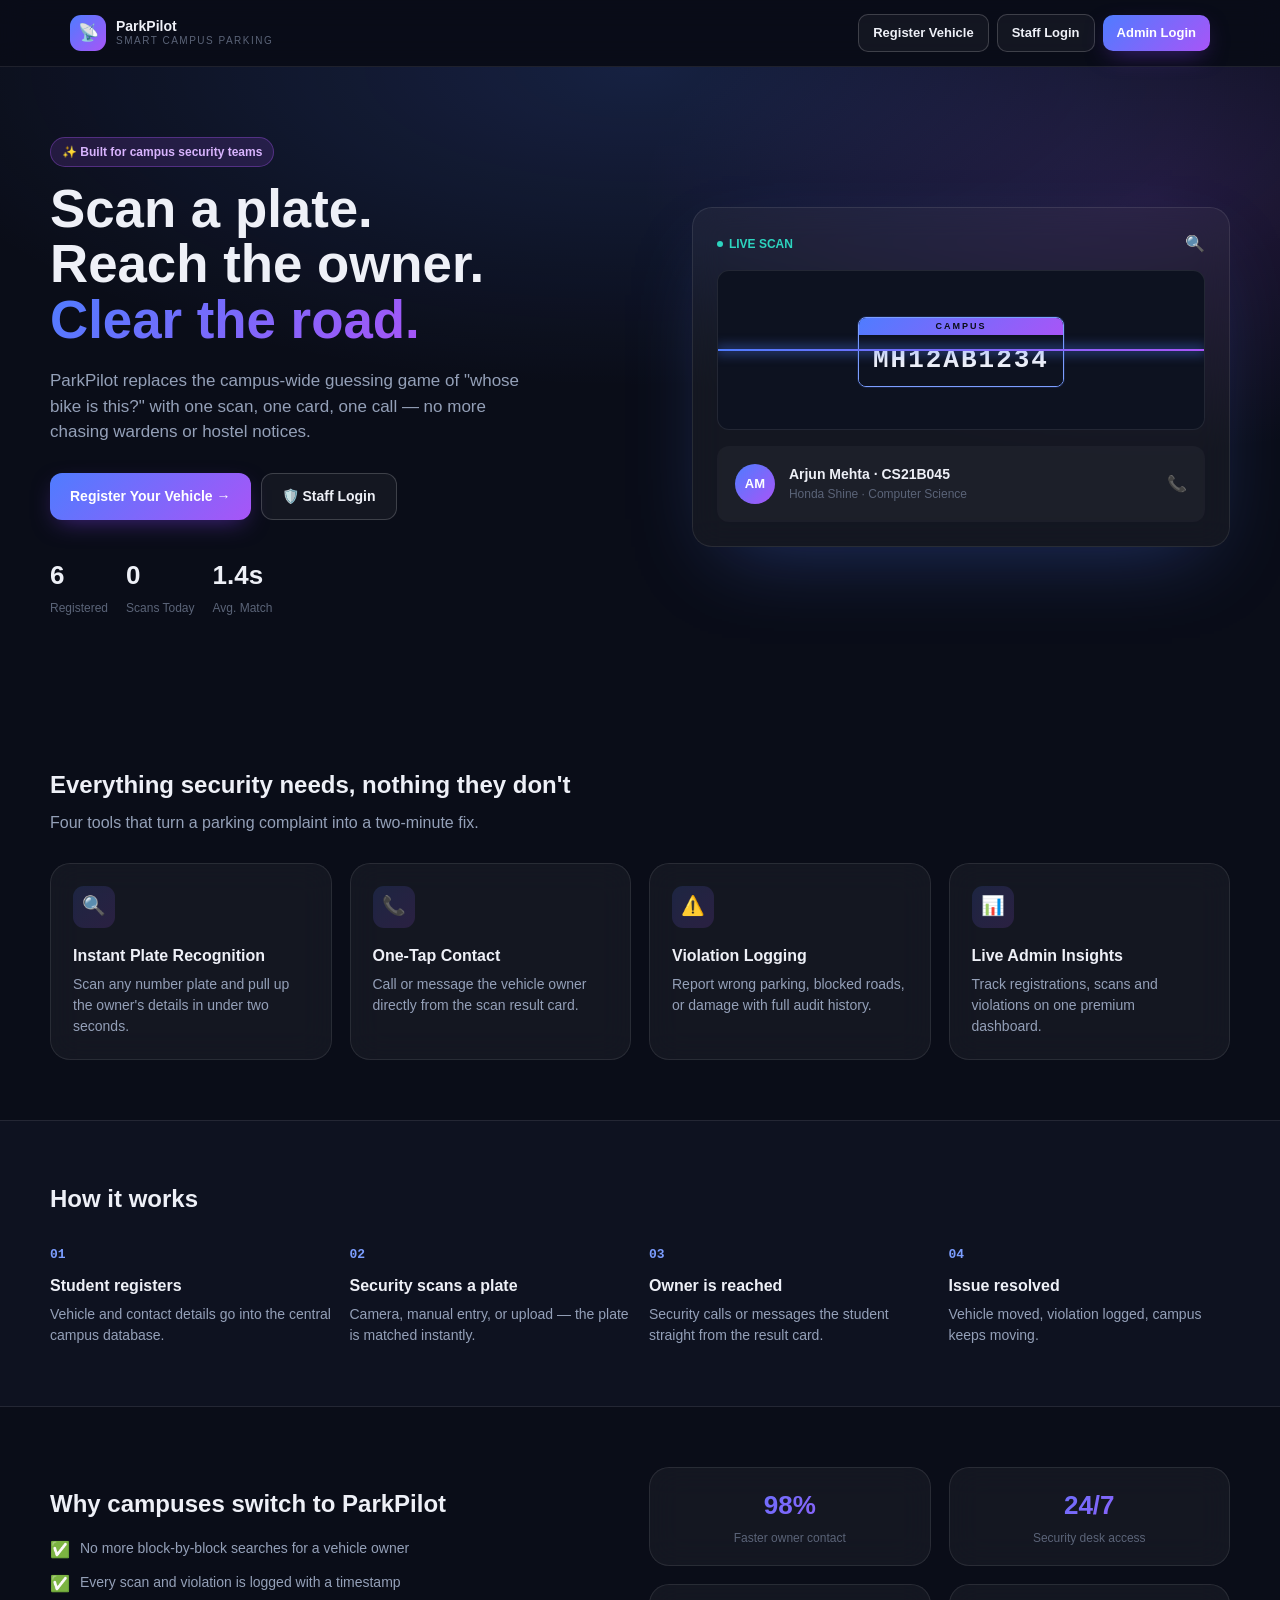
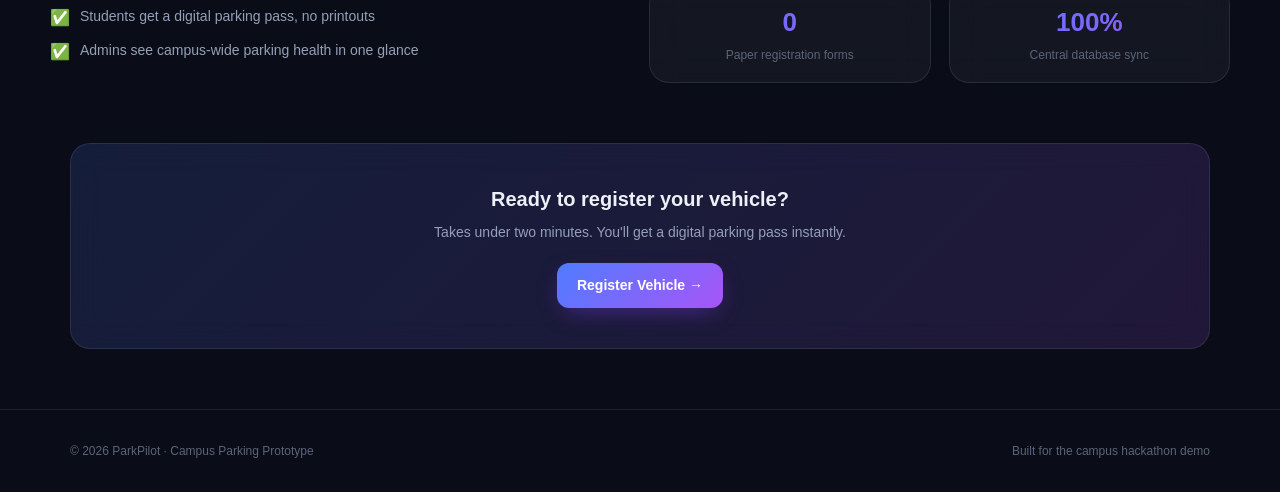
==== index.html @ fa5fb5cd "Initial Commit" ====
<!DOCTYPE html>
<html lang="en">
<head>
<meta charset="UTF-8" />
<meta name="viewport" content="width=device-width, initial-scale=1.0" />
<title>ParkPilot — Smart Student Parking Management System</title>
<link rel="stylesheet" href="css/styles.css" />
</head>
<body>
<div id="nav-root"></div>

<div class="hero-wrap">
  <div class="hero-glow"></div>
  <div class="container hero-grid">
    <div>
      <span class="badge badge-purple">✨ Built for campus security teams</span>
      <h1 class="hero-title mt-2">
        Scan a plate.<br />Reach the owner.<br />
        <span class="accent">Clear the road.</span>
      </h1>
      <p class="mt-3 text-muted" style="font-size:17px; max-width:480px;">
        ParkPilot replaces the campus-wide guessing game of "whose bike is this?" with one scan, one card, one call — no more chasing wardens or hostel notices.
      </p>
      <div class="flex gap-2 wrap mt-4">
        <a href="register.html" class="btn btn-primary">Register Your Vehicle →</a>
        <a href="staff-login.html" class="btn btn-ghost">🛡️ Staff Login</a>
      </div>
      <div class="flex gap-4 mt-5" style="max-width:380px;">
        <div><div class="stat-value" id="stat-vehicles">—</div><div class="stat-label">Registered</div></div>
        <div><div class="stat-value" id="stat-scans-today">—</div><div class="stat-label">Scans Today</div></div>
        <div><div class="stat-value">1.4s</div><div class="stat-label">Avg. Match</div></div>
      </div>
    </div>

    <div class="glass p-5" style="box-shadow:0 30px 80px -30px rgba(79,124,255,.35);">
      <div class="flex items-center justify-between mb-2">
        <span style="font-size:12px; font-weight:700; color:var(--teal); display:flex; align-items:center; gap:6px;">
          <span class="pulse-dot"></span> LIVE SCAN
        </span>
        <span>🔍</span>
      </div>
      <div class="scan-box">
        <div class="scan-line"></div>
        <div id="hero-plate"></div>
      </div>
      <div class="flex items-center gap-3 p-4" style="background:rgba(255,255,255,.03); border-radius:12px;">
        <div class="avatar" style="width:40px;height:40px;font-size:13px;">AM</div>
        <div style="flex:1;">
          <div style="font-size:14px; font-weight:700;">Arjun Mehta · CS21B045</div>
          <div class="text-faint" style="font-size:12px;">Honda Shine · Computer Science</div>
        </div>
        <span>📞</span>
      </div>
    </div>
  </div>
</div>

<div class="container section">
  <h2 style="font-size:24px;">Everything security needs, nothing they don't</h2>
  <p class="text-muted mt-1 mb-4">Four tools that turn a parking complaint into a two-minute fix.</p>
  <div class="grid grid-4">
    <div class="glass feature-card">
      <div class="feature-icon">🔍</div>
      <div style="font-weight:700; margin-bottom:6px;">Instant Plate Recognition</div>
      <div class="text-muted" style="font-size:14px;">Scan any number plate and pull up the owner's details in under two seconds.</div>
    </div>
    <div class="glass feature-card">
      <div class="feature-icon">📞</div>
      <div style="font-weight:700; margin-bottom:6px;">One-Tap Contact</div>
      <div class="text-muted" style="font-size:14px;">Call or message the vehicle owner directly from the scan result card.</div>
    </div>
    <div class="glass feature-card">
      <div class="feature-icon">⚠️</div>
      <div style="font-weight:700; margin-bottom:6px;">Violation Logging</div>
      <div class="text-muted" style="font-size:14px;">Report wrong parking, blocked roads, or damage with full audit history.</div>
    </div>
    <div class="glass feature-card">
      <div class="feature-icon">📊</div>
      <div style="font-weight:700; margin-bottom:6px;">Live Admin Insights</div>
      <div class="text-muted" style="font-size:14px;">Track registrations, scans and violations on one premium dashboard.</div>
    </div>
  </div>
</div>

<div class="section-alt">
  <div class="container section">
    <h2 style="font-size:24px; margin-bottom:28px;">How it works</h2>
    <div class="grid grid-4">
      <div><div class="step-num">01</div><div style="font-weight:700; margin-bottom:6px;">Student registers</div><div class="text-muted" style="font-size:14px;">Vehicle and contact details go into the central campus database.</div></div>
      <div><div class="step-num">02</div><div style="font-weight:700; margin-bottom:6px;">Security scans a plate</div><div class="text-muted" style="font-size:14px;">Camera, manual entry, or upload — the plate is matched instantly.</div></div>
      <div><div class="step-num">03</div><div style="font-weight:700; margin-bottom:6px;">Owner is reached</div><div class="text-muted" style="font-size:14px;">Security calls or messages the student straight from the result card.</div></div>
      <div><div class="step-num">04</div><div style="font-weight:700; margin-bottom:6px;">Issue resolved</div><div class="text-muted" style="font-size:14px;">Vehicle moved, violation logged, campus keeps moving.</div></div>
    </div>
  </div>
</div>

<div class="container section grid grid-2" style="align-items:center;">
  <div>
    <h2 style="font-size:24px; margin-bottom:16px;">Why campuses switch to ParkPilot</h2>
    <div class="flex-col gap-2">
      <div class="flex gap-2" style="align-items:flex-start;"><span>✅</span><span class="text-muted" style="font-size:14px;">No more block-by-block searches for a vehicle owner</span></div>
      <div class="flex gap-2" style="align-items:flex-start;"><span>✅</span><span class="text-muted" style="font-size:14px;">Every scan and violation is logged with a timestamp</span></div>
      <div class="flex gap-2" style="align-items:flex-start;"><span>✅</span><span class="text-muted" style="font-size:14px;">Students get a digital parking pass, no printouts</span></div>
      <div class="flex gap-2" style="align-items:flex-start;"><span>✅</span><span class="text-muted" style="font-size:14px;">Admins see campus-wide parking health in one glance</span></div>
    </div>
  </div>
  <div class="grid grid-2">
    <div class="glass p-4 text-center"><div class="stat-value" style="background:var(--grad-primary); -webkit-background-clip:text; background-clip:text; color:transparent;">98%</div><div class="text-faint" style="font-size:12px; margin-top:4px;">Faster owner contact</div></div>
    <div class="glass p-4 text-center"><div class="stat-value" style="background:var(--grad-primary); -webkit-background-clip:text; background-clip:text; color:transparent;">24/7</div><div class="text-faint" style="font-size:12px; margin-top:4px;">Security desk access</div></div>
    <div class="glass p-4 text-center"><div class="stat-value" style="background:var(--grad-primary); -webkit-background-clip:text; background-clip:text; color:transparent;">0</div><div class="text-faint" style="font-size:12px; margin-top:4px;">Paper registration forms</div></div>
    <div class="glass p-4 text-center"><div class="stat-value" style="background:var(--grad-primary); -webkit-background-clip:text; background-clip:text; color:transparent;">100%</div><div class="text-faint" style="font-size:12px; margin-top:4px;">Central database sync</div></div>
  </div>
</div>

<div class="container" style="padding-bottom:60px;">
  <div class="glass p-8 text-center" style="background:var(--grad-soft);">
    <h3 style="font-size:20px; margin-bottom:8px;">Ready to register your vehicle?</h3>
    <p class="text-muted mb-3" style="font-size:14px;">Takes under two minutes. You'll get a digital parking pass instantly.</p>
    <a href="register.html" class="btn btn-primary">Register Vehicle →</a>
  </div>
</div>

<div class="footer">
  <div class="container footer-inner">
    <span>© 2026 ParkPilot · Campus Parking Prototype</span>
    <span>Built for the campus hackathon demo</span>
  </div>
</div>

<script src="js/store.js"></script>
<script src="js/ui.js"></script>
<script src="js/landing.js"></script>
</body>
</html>
---- css/styles.css ----
/* ==========================================================================
   ParkPilot — Smart Student Parking Management System
   Shared stylesheet (design tokens + components)
   ========================================================================== */

:root {
  --bg: #0a0d18;
  --bg2: #0e1220;
  --panel: rgba(255, 255, 255, 0.045);
  --panel-hover: rgba(255, 255, 255, 0.08);
  --panel-solid: #10141f;
  --border: rgba(255, 255, 255, 0.09);
  --border-strong: rgba(255, 255, 255, 0.18);

  --blue: #4f7cff;
  --blue-soft: #7c9eff;
  --purple: #a855f7;
  --purple-deep: #7c3aed;
  --teal: #2dd4bf;
  --amber: #fbbf24;
  --red: #fb7185;

  --text: #eef0f7;
  --text-muted: #94a0b8;
  --text-faint: #5b6478;

  --grad-primary: linear-gradient(135deg, var(--blue) 0%, var(--purple) 100%);
  --grad-soft: linear-gradient(135deg, rgba(79, 124, 255, 0.15) 0%, rgba(168, 85, 247, 0.15) 100%);

  --radius-sm: 8px;
  --radius: 14px;
  --radius-lg: 20px;
  --shadow-glow: 0 20px 60px -20px rgba(124, 58, 237, 0.35);
}

* { box-sizing: border-box; }
html, body { margin: 0; padding: 0; }
body {
  background: var(--bg);
  color: var(--text);
  font-family: -apple-system, BlinkMacSystemFont, "Segoe UI", Inter, Roboto, sans-serif;
  line-height: 1.5;
  -webkit-font-smoothing: antialiased;
}
h1, h2, h3, h4 { margin: 0; font-weight: 700; }
p { margin: 0; }
a { color: inherit; text-decoration: none; }
button { font-family: inherit; cursor: pointer; }
input, select { font-family: inherit; }
::selection { background: rgba(79, 124, 255, 0.35); }

.container { max-width: 1180px; margin: 0 auto; padding: 0 20px; }
.container-md { max-width: 760px; margin: 0 auto; padding: 0 20px; }
.container-sm { max-width: 440px; margin: 0 auto; padding: 0 20px; }

/* ---------- Layout helpers ---------- */
.flex { display: flex; }
.flex-col { display: flex; flex-direction: column; }
.items-center { align-items: center; }
.justify-between { justify-content: space-between; }
.justify-center { justify-content: center; }
.gap-1 { gap: 6px; }
.gap-2 { gap: 10px; }
.gap-3 { gap: 14px; }
.gap-4 { gap: 18px; }
.wrap { flex-wrap: wrap; }
.grid { display: grid; gap: 18px; }
.grid-2 { grid-template-columns: repeat(2, 1fr); }
.grid-3 { grid-template-columns: repeat(3, 1fr); }
.grid-4 { grid-template-columns: repeat(4, 1fr); }
.mt-1 { margin-top: 8px; } .mt-2 { margin-top: 14px; } .mt-3 { margin-top: 20px; }
.mt-4 { margin-top: 28px; } .mt-5 { margin-top: 36px; } .mt-6 { margin-top: 48px; }
.mb-1 { margin-bottom: 8px; } .mb-2 { margin-bottom: 14px; } .mb-3 { margin-bottom: 20px; }
.mb-4 { margin-bottom: 28px; }
.w-full { width: 100%; }
.text-center { text-align: center; }
.text-muted { color: var(--text-muted); }
.text-faint { color: var(--text-faint); }
.mono { font-family: "SFMono-Regular", Consolas, "Courier New", monospace; }
.hidden { display: none !important; }

@media (max-width: 860px) {
  .grid-2, .grid-3, .grid-4 { grid-template-columns: 1fr; }
  .grid-4.stat-grid { grid-template-columns: repeat(2, 1fr); }
  .split-2-3, .split-2-1 { grid-template-columns: 1fr !important; }
}
.split-2-3 { grid-template-columns: 2fr 3fr; }
.split-2-1 { grid-template-columns: 2fr 1fr; }

/* ---------- Nav ---------- */
.nav {
  position: sticky; top: 0; z-index: 40;
  background: rgba(10, 13, 24, 0.75);
  backdrop-filter: blur(14px);
  border-bottom: 1px solid var(--border);
}
.nav-inner { max-width: 1180px; margin: 0 auto; padding: 14px 20px; display: flex; align-items: center; justify-content: space-between; }
.brand { display: flex; align-items: center; gap: 10px; cursor: pointer; }
.brand-mark {
  width: 36px; height: 36px; border-radius: 11px; background: var(--grad-primary);
  display: flex; align-items: center; justify-content: center; font-size: 17px; flex-shrink: 0;
}
.brand-name { font-weight: 800; font-size: 14px; line-height: 1.2; }
.brand-sub { font-size: 10px; letter-spacing: 1.5px; color: var(--text-faint); line-height: 1.2; }
.nav-actions { display: flex; align-items: center; gap: 8px; }
.role-chip {
  font-size: 12px; font-weight: 600; padding: 7px 12px; border-radius: 999px;
  background: var(--panel); border: 1px solid var(--border); color: var(--text-muted);
  display: flex; align-items: center; gap: 6px;
}

/* ---------- Buttons ---------- */
.btn {
  display: inline-flex; align-items: center; justify-content: center; gap: 8px;
  font-weight: 600; font-size: 14px; border-radius: 12px; padding: 12px 20px;
  border: none; transition: transform .15s ease, opacity .15s ease; white-space: nowrap;
}
.btn:hover { transform: translateY(-1px); }
.btn:active { transform: scale(0.98); }
.btn:disabled { opacity: .5; pointer-events: none; }
.btn-primary { background: var(--grad-primary); color: white; box-shadow: 0 8px 24px -8px rgba(124,58,237,.55); }
.btn-ghost { background: var(--panel); color: var(--text); border: 1px solid var(--border-strong); }
.btn-ghost.danger { color: var(--red); }
.btn-sm { padding: 8px 14px; font-size: 13px; border-radius: 10px; }
.btn-block { width: 100%; }

/* ---------- Glass panel ---------- */
.glass {
  background: var(--panel);
  border: 1px solid var(--border);
  border-radius: var(--radius-lg);
  backdrop-filter: blur(16px);
}
.p-4 { padding: 18px; } .p-5 { padding: 24px; } .p-6 { padding: 28px; } .p-8 { padding: 40px; }

/* ---------- Badges ---------- */
.badge {
  display: inline-flex; align-items: center; gap: 5px; font-size: 12px; font-weight: 700;
  padding: 5px 11px; border-radius: 999px; border: 1px solid transparent;
}
.badge-blue { background: rgba(79,124,255,.15); color: var(--blue-soft); border-color: rgba(79,124,255,.35); }
.badge-purple { background: rgba(168,85,247,.15); color: #d8b4fe; border-color: rgba(168,85,247,.35); }
.badge-teal { background: rgba(45,212,191,.15); color: var(--teal); border-color: rgba(45,212,191,.35); }
.badge-amber { background: rgba(251,191,36,.15); color: var(--amber); border-color: rgba(251,191,36,.35); }
.badge-red { background: rgba(251,113,133,.15); color: var(--red); border-color: rgba(251,113,133,.35); }
.badge-grey { background: rgba(255,255,255,.06); color: var(--text-muted); border-color: var(--border); }

/* ---------- Number plate (signature element) ---------- */
.plate { display: inline-flex; flex-direction: column; border-radius: 8px; overflow: hidden;
  border: 1.5px solid var(--blue-soft); box-shadow: 0 0 0 1px rgba(79,124,255,.15); }
.plate-strip { background: var(--grad-primary); font-size: 9px; letter-spacing: 2px; color: #0a0d18;
  font-weight: 800; text-align: center; padding: 2px 0; }
.plate-body { background: #0d1220; padding: 6px 14px; }
.plate-body span { font-size: 18px; font-weight: 700; letter-spacing: 2px; color: var(--text); }
.plate-lg .plate-body span { font-size: 26px; }
.plate-sm .plate-body { padding: 3px 9px; }
.plate-sm .plate-body span { font-size: 13px; }

/* ---------- Forms ---------- */
.field { display: block; margin-bottom: 0; }
.field-label { display: flex; align-items: center; gap: 6px; font-size: 13px; font-weight: 600; color: var(--text-muted); margin-bottom: 6px; }
.field-label .req { color: var(--red); }
.field input[type="text"], .field input[type="tel"], .field input[type="email"],
.field input[type="password"], .field select {
  width: 100%; background: rgba(255,255,255,.03); border: 1px solid var(--border);
  color: var(--text); border-radius: 12px; padding: 11px 14px; font-size: 14px; outline: none;
  transition: border-color .15s ease;
}
.field input:focus, .field select:focus { border-color: var(--blue); }
.field select option { background: var(--bg2); }
.file-drop {
  display: flex; align-items: center; justify-content: space-between; width: 100%;
  border-radius: 12px; padding: 11px 14px; font-size: 14px; cursor: pointer;
  background: rgba(255,255,255,.03); border: 1px dashed var(--border-strong); color: var(--text-faint);
}
.file-drop.has-file { color: var(--text); }
.file-drop input { display: none; }

.type-toggle { display: grid; grid-template-columns: repeat(3, 1fr); gap: 8px; }
.type-option {
  border-radius: 12px; padding: 10px 0; font-size: 13px; font-weight: 600; text-align: center;
  background: rgba(255,255,255,.03); border: 1px solid var(--border); color: var(--text-muted);
}
.type-option.active { background: var(--grad-soft); border-color: var(--blue); color: var(--blue-soft); }

.alert-error {
  border-radius: 12px; padding: 12px 16px; font-size: 14px; display: flex; align-items: center; gap: 8px;
  background: rgba(251,113,133,.1); border: 1px solid rgba(251,113,133,.3); color: var(--red);
}

/* ---------- Tabs ---------- */
.tabs { display: flex; gap: 8px; overflow-x: auto; padding-bottom: 4px; margin-bottom: 22px; }
.tab-btn {
  display: flex; align-items: center; gap: 8px; padding: 11px 16px; border-radius: 12px;
  font-size: 14px; font-weight: 600; white-space: nowrap; background: var(--panel);
  border: 1px solid var(--border); color: var(--text-muted);
}
.tab-btn.active { background: var(--grad-primary); color: white; border-color: transparent; }

/* ---------- Stat cards ---------- */
.stat-card { padding: 22px; }
.stat-icon { width: 38px; height: 38px; border-radius: 10px; background: var(--grad-soft);
  display: flex; align-items: center; justify-content: center; font-size: 17px; margin-bottom: 12px; }
.stat-value { font-size: 26px; font-weight: 800; }
.stat-label { font-size: 12px; color: var(--text-faint); margin-top: 4px; }

/* ---------- Tables / lists ---------- */
.list-row { padding: 14px 22px; display: flex; align-items: center; justify-content: space-between;
  gap: 10px; flex-wrap: wrap; border-top: 1px solid var(--border); }
.list-row:first-child { border-top: none; }
table { width: 100%; border-collapse: collapse; font-size: 14px; }
th { text-align: left; color: var(--text-faint); font-weight: 600; padding-bottom: 8px; padding-right: 14px; }
td { padding: 10px 14px 10px 0; border-top: 1px solid var(--border); }

/* ---------- Avatar ---------- */
.avatar { border-radius: 999px; display: flex; align-items: center; justify-content: center;
  font-weight: 800; background: var(--grad-primary); color: white; flex-shrink: 0; }

/* ---------- Modal ---------- */
.modal-overlay { position: fixed; inset: 0; background: rgba(0,0,0,.6); z-index: 50;
  display: flex; align-items: center; justify-content: center; padding: 16px; }
.modal-box { width: 100%; max-width: 440px; background: var(--bg2); }

/* ---------- Toast ---------- */
.toast-stack { position: fixed; top: 20px; right: 20px; z-index: 60; display: flex; flex-direction: column; gap: 8px; max-width: 320px; }
.toast { background: var(--bg2); border: 1px solid var(--border-strong); border-radius: 12px; padding: 12px 16px;
  font-size: 13px; font-weight: 600; display: flex; align-items: center; gap: 8px; box-shadow: 0 10px 30px -10px rgba(0,0,0,.5);
  animation: toastIn .25s ease-out; }

/* ---------- Animations ---------- */
@keyframes toastIn { from { opacity: 0; transform: translateY(-8px); } to { opacity: 1; transform: translateY(0); } }
@keyframes scanline { 0% { top: 0%; } 50% { top: 90%; } 100% { top: 0%; } }
@keyframes spin { to { transform: rotate(360deg); } }
@keyframes pulse { 0%, 100% { opacity: 1; } 50% { opacity: .35; } }
.spin { animation: spin 1s linear infinite; display: inline-block; }
.pulse-dot { width: 6px; height: 6px; border-radius: 999px; background: var(--teal); display: inline-block; animation: pulse 1.4s ease-in-out infinite; }

/* ---------- Hero ---------- */
.hero-wrap { position: relative; overflow: hidden; }
.hero-glow {
  position: absolute; inset: 0; z-index: -1;
  background: radial-gradient(60% 50% at 50% 0%, rgba(79,124,255,.18), transparent),
              radial-gradient(40% 40% at 90% 20%, rgba(168,85,247,.15), transparent);
}
.hero-grid { display: grid; grid-template-columns: 1.1fr 1fr; gap: 50px; align-items: center; padding: 70px 0 90px; }
@media (max-width: 900px) { .hero-grid { grid-template-columns: 1fr; padding: 40px 0 60px; } }
.hero-title { font-size: clamp(2.1rem, 5vw, 3.3rem); font-weight: 800; line-height: 1.06; }
.hero-title .accent { background: var(--grad-primary); -webkit-background-clip: text; background-clip: text; color: transparent; }
.scan-box { border-radius: 12px; height: 160px; display: flex; align-items: center; justify-content: center;
  margin-bottom: 16px; position: relative; overflow: hidden; background: #0d1220; border: 1px solid var(--border); }
.scan-line { position: absolute; left: 0; right: 0; height: 2px; background: var(--grad-primary);
  box-shadow: 0 0 12px 2px rgba(79,124,255,.6); animation: scanline 2.4s ease-in-out infinite; }

.section { padding: 60px 0; }
.section-alt { background: var(--bg2); border-top: 1px solid var(--border); border-bottom: 1px solid var(--border); }
.feature-card { padding: 22px; transition: transform .2s ease; }
.feature-card:hover { transform: translateY(-4px); }
.feature-icon { width: 42px; height: 42px; border-radius: 11px; background: var(--grad-soft);
  display: flex; align-items: center; justify-content: center; font-size: 19px; margin-bottom: 16px; }
.step-num { font-family: monospace; font-weight: 800; color: var(--blue-soft); margin-bottom: 10px; }

.footer { border-top: 1px solid var(--border); padding: 32px 0; }
.footer-inner { display: flex; align-items: center; justify-content: space-between; flex-wrap: wrap; gap: 10px;
  font-size: 12px; color: var(--text-faint); }

/* ---------- Loading / empty states ---------- */
.skeleton { background: linear-gradient(90deg, rgba(255,255,255,.04), rgba(255,255,255,.09), rgba(255,255,255,.04));
  background-size: 200% 100%; animation: shimmer 1.4s infinite; border-radius: 8px; }
@keyframes shimmer { 0% { background-position: 200% 0; } 100% { background-position: -200% 0; } }
.empty-state { padding: 60px 20px; text-align: center; }
.empty-state .icon { font-size: 34px; opacity: .5; margin-bottom: 10px; }

/* ---------- Result action grid ---------- */
.action-grid { display: grid; grid-template-columns: repeat(4, 1fr); gap: 8px; }
@media (max-width: 560px) { .action-grid { grid-template-columns: repeat(2, 1fr); } }
.action-btn { display: flex; flex-direction: column; align-items: center; justify-content: center; gap: 6px;
  border-radius: 12px; padding: 14px 8px; font-size: 12px; font-weight: 700; border: 1px solid var(--border-strong); }
.action-btn.primary { background: var(--grad-primary); color: white; border-color: transparent; }
.action-btn.plain { background: var(--panel); color: var(--text); }
.action-btn.amber { color: var(--amber); background: var(--panel); }
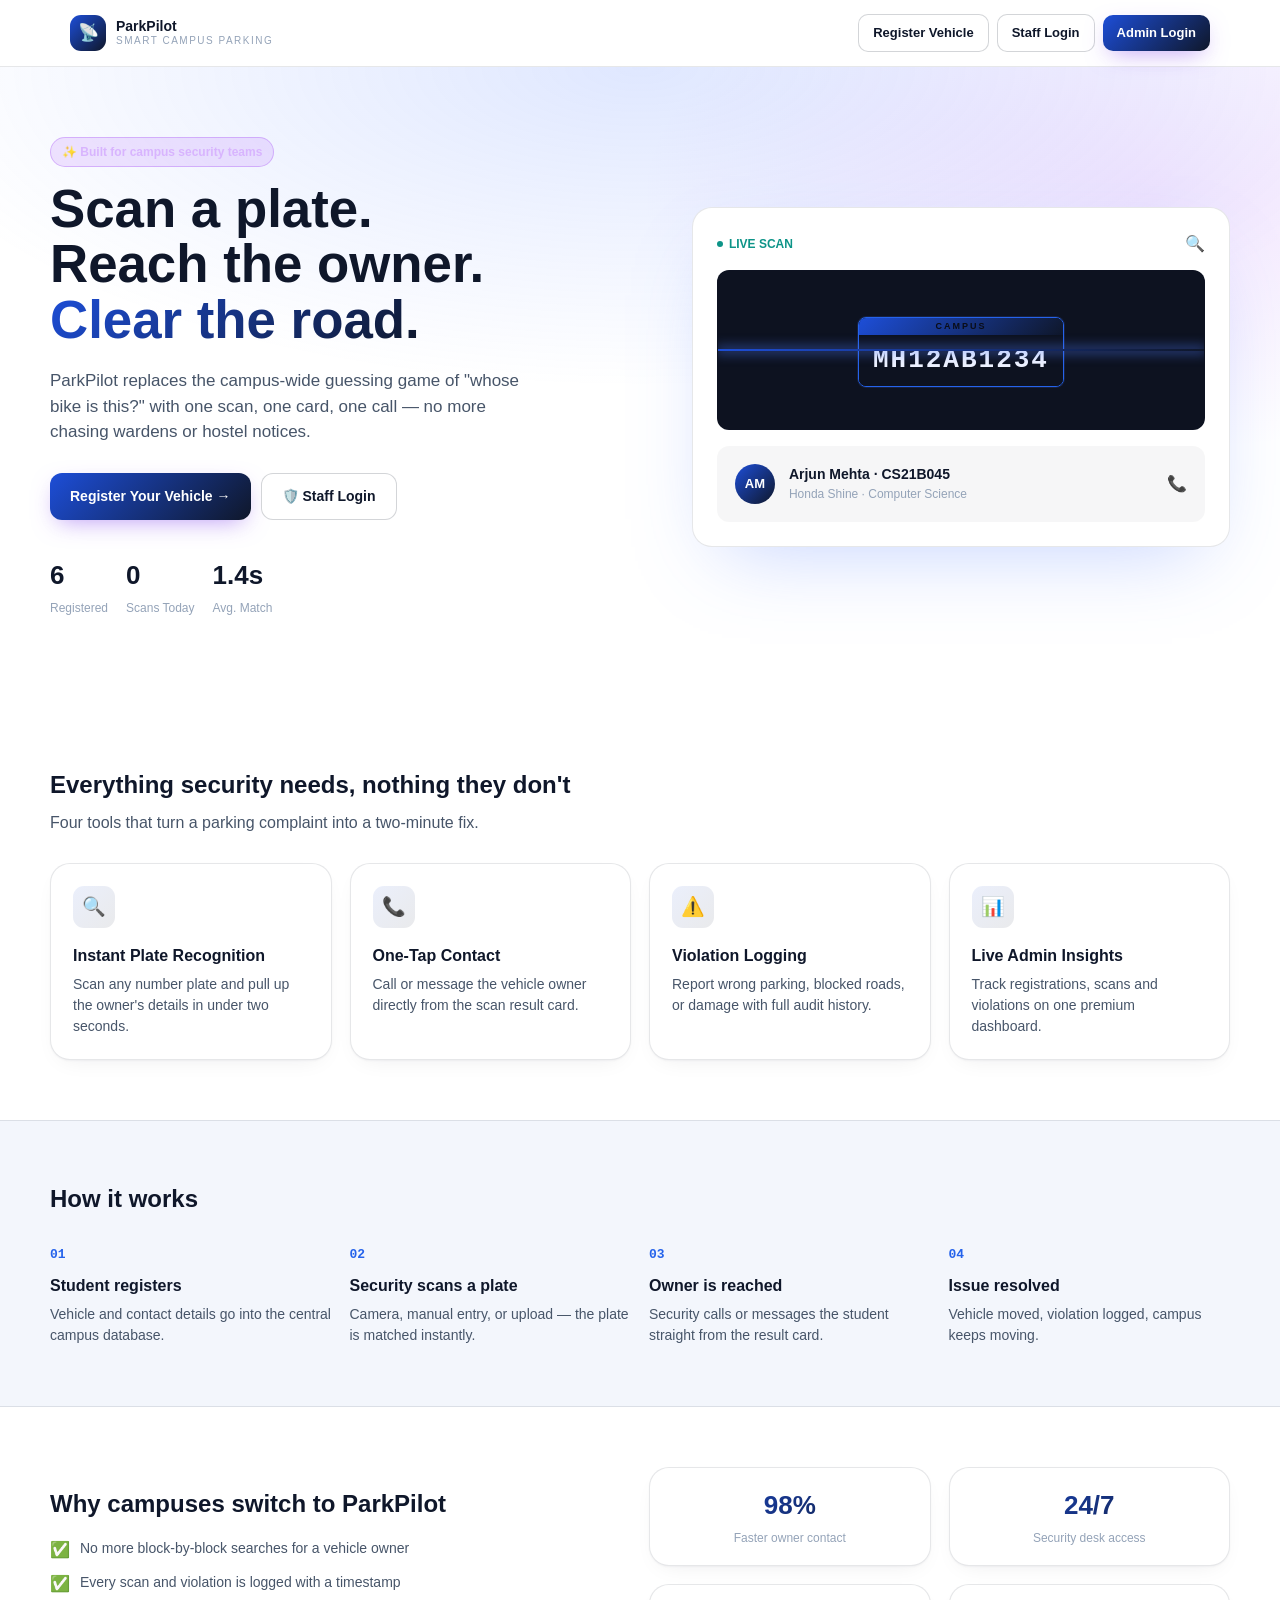
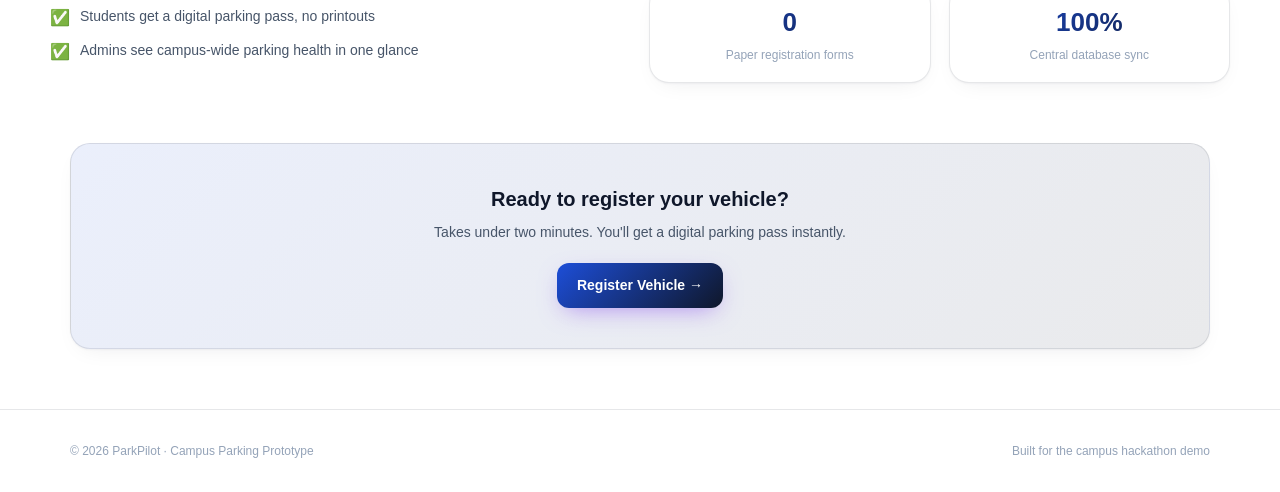
==== commit 41b55d75: "Initial Commit" ====
--- a/index.html
+++ b/index.html
@@ -1,3 +1,4 @@
+<!-- index.html -->
 <!DOCTYPE html>
 <html lang="en">
 <head>
@@ -43,7 +44,7 @@
         <div class="scan-line"></div>
         <div id="hero-plate"></div>
       </div>
-      <div class="flex items-center gap-3 p-4" style="background:rgba(255,255,255,.03); border-radius:12px;">
+      <div class="flex items-center gap-3 p-4" style="background:var(--tint); border-radius:12px;">
         <div class="avatar" style="width:40px;height:40px;font-size:13px;">AM</div>
         <div style="flex:1;">
           <div style="font-size:14px; font-weight:700;">Arjun Mehta · CS21B045</div>
@@ -131,4 +132,4 @@
 <script src="js/ui.js"></script>
 <script src="js/landing.js"></script>
 </body>
-</html>
+</html>
--- a/css/styles.css
+++ b/css/styles.css
@@ -1,36 +1,42 @@
+/* css/styles.css */
 /* ==========================================================================
    ParkPilot — Smart Student Parking Management System
    Shared stylesheet (design tokens + components)
    ========================================================================== */
 
 :root {
-  --bg: #0a0d18;
-  --bg2: #0e1220;
-  --panel: rgba(255, 255, 255, 0.045);
-  --panel-hover: rgba(255, 255, 255, 0.08);
-  --panel-solid: #10141f;
-  --border: rgba(255, 255, 255, 0.09);
-  --border-strong: rgba(255, 255, 255, 0.18);
-
-  --blue: #4f7cff;
-  --blue-soft: #7c9eff;
-  --purple: #a855f7;
-  --purple-deep: #7c3aed;
-  --teal: #2dd4bf;
-  --amber: #fbbf24;
-  --red: #fb7185;
-
-  --text: #eef0f7;
-  --text-muted: #94a0b8;
-  --text-faint: #5b6478;
-
-  --grad-primary: linear-gradient(135deg, var(--blue) 0%, var(--purple) 100%);
-  --grad-soft: linear-gradient(135deg, rgba(79, 124, 255, 0.15) 0%, rgba(168, 85, 247, 0.15) 100%);
+  /* Majority-white theme, dark-blue accents */
+  --bg: #ffffff;
+  --bg2: #f3f6fc;
+  --panel: #ffffff;
+  --panel-hover: #f6f8fd;
+  --panel-solid: #0f1c3f;
+  --border: rgba(15, 23, 42, 0.10);
+  --border-strong: rgba(15, 23, 42, 0.18);
+  --tint: rgba(15, 23, 42, 0.035);
+  --tint-strong: rgba(15, 23, 42, 0.06);
+
+  --blue: #1d4ed8;
+  --blue-soft: #2563eb;
+  --purple: #1e3a8a;
+  --purple-deep: #0f2f6a;
+  --navy: #0f172a;
+  --teal: #0d9488;
+  --amber: #d97706;
+  --red: #e11d48;
+
+  --text: #0f172a;
+  --text-muted: #475569;
+  --text-faint: #94a3b8;
+
+  --grad-primary: linear-gradient(135deg, var(--blue) 0%, var(--navy) 100%);
+  --grad-soft: linear-gradient(135deg, rgba(29, 78, 216, 0.09) 0%, rgba(15, 23, 42, 0.09) 100%);
 
   --radius-sm: 8px;
   --radius: 14px;
   --radius-lg: 20px;
-  --shadow-glow: 0 20px 60px -20px rgba(124, 58, 237, 0.35);
+  --shadow-glow: 0 20px 50px -20px rgba(29, 78, 216, 0.25);
+  --shadow-card: 0 1px 2px rgba(15, 23, 42, 0.04), 0 8px 24px -12px rgba(15, 23, 42, 0.10);
 }
 
 * { box-sizing: border-box; }
@@ -87,14 +93,31 @@
 .split-2-3 { grid-template-columns: 2fr 3fr; }
 .split-2-1 { grid-template-columns: 2fr 1fr; }
 
+@media (max-width: 480px) {
+  .grid-4.stat-grid { grid-template-columns: 1fr; }
+  .type-toggle { grid-template-columns: repeat(3, 1fr); }
+  .action-grid { grid-template-columns: repeat(2, 1fr); }
+  .p-6 { padding: 18px; }
+  .p-8 { padding: 24px; }
+  .hero-title { font-size: clamp(1.7rem, 8vw, 2.4rem); }
+  table { font-size: 12.5px; }
+  .modal-box { max-width: 100%; }
+}
+
 /* ---------- Nav ---------- */
 .nav {
   position: sticky; top: 0; z-index: 40;
-  background: rgba(10, 13, 24, 0.75);
+  background: rgba(255, 255, 255, 0.85);
   backdrop-filter: blur(14px);
   border-bottom: 1px solid var(--border);
 }
-.nav-inner { max-width: 1180px; margin: 0 auto; padding: 14px 20px; display: flex; align-items: center; justify-content: space-between; }
+.nav-inner { max-width: 1180px; margin: 0 auto; padding: 14px 20px; display: flex; align-items: center; justify-content: space-between; flex-wrap: wrap; gap: 10px; }
+@media (max-width: 640px) {
+  .nav-inner { padding: 12px 16px; }
+  .brand-sub { display: none; }
+  .nav-actions { gap: 6px; }
+  .nav-actions .btn { padding: 9px 12px; font-size: 12.5px; }
+}
 .brand { display: flex; align-items: center; gap: 10px; cursor: pointer; }
 .brand-mark {
   width: 36px; height: 36px; border-radius: 11px; background: var(--grad-primary);
@@ -129,7 +152,7 @@
   background: var(--panel);
   border: 1px solid var(--border);
   border-radius: var(--radius-lg);
-  backdrop-filter: blur(16px);
+  box-shadow: var(--shadow-card);
 }
 .p-4 { padding: 18px; } .p-5 { padding: 24px; } .p-6 { padding: 28px; } .p-8 { padding: 40px; }
 
@@ -143,7 +166,7 @@
 .badge-teal { background: rgba(45,212,191,.15); color: var(--teal); border-color: rgba(45,212,191,.35); }
 .badge-amber { background: rgba(251,191,36,.15); color: var(--amber); border-color: rgba(251,191,36,.35); }
 .badge-red { background: rgba(251,113,133,.15); color: var(--red); border-color: rgba(251,113,133,.35); }
-.badge-grey { background: rgba(255,255,255,.06); color: var(--text-muted); border-color: var(--border); }
+.badge-grey { background: var(--tint-strong); color: var(--text-muted); border-color: var(--border); }
 
 /* ---------- Number plate (signature element) ---------- */
 .plate { display: inline-flex; flex-direction: column; border-radius: 8px; overflow: hidden;
@@ -151,7 +174,7 @@
 .plate-strip { background: var(--grad-primary); font-size: 9px; letter-spacing: 2px; color: #0a0d18;
   font-weight: 800; text-align: center; padding: 2px 0; }
 .plate-body { background: #0d1220; padding: 6px 14px; }
-.plate-body span { font-size: 18px; font-weight: 700; letter-spacing: 2px; color: var(--text); }
+.plate-body span { font-size: 18px; font-weight: 700; letter-spacing: 2px; color: #eef2ff; }
 .plate-lg .plate-body span { font-size: 26px; }
 .plate-sm .plate-body { padding: 3px 9px; }
 .plate-sm .plate-body span { font-size: 13px; }
@@ -162,7 +185,7 @@
 .field-label .req { color: var(--red); }
 .field input[type="text"], .field input[type="tel"], .field input[type="email"],
 .field input[type="password"], .field select {
-  width: 100%; background: rgba(255,255,255,.03); border: 1px solid var(--border);
+  width: 100%; background: var(--tint); border: 1px solid var(--border);
   color: var(--text); border-radius: 12px; padding: 11px 14px; font-size: 14px; outline: none;
   transition: border-color .15s ease;
 }
@@ -171,7 +194,7 @@
 .file-drop {
   display: flex; align-items: center; justify-content: space-between; width: 100%;
   border-radius: 12px; padding: 11px 14px; font-size: 14px; cursor: pointer;
-  background: rgba(255,255,255,.03); border: 1px dashed var(--border-strong); color: var(--text-faint);
+  background: var(--tint); border: 1px dashed var(--border-strong); color: var(--text-faint);
 }
 .file-drop.has-file { color: var(--text); }
 .file-drop input { display: none; }
@@ -179,7 +202,7 @@
 .type-toggle { display: grid; grid-template-columns: repeat(3, 1fr); gap: 8px; }
 .type-option {
   border-radius: 12px; padding: 10px 0; font-size: 13px; font-weight: 600; text-align: center;
-  background: rgba(255,255,255,.03); border: 1px solid var(--border); color: var(--text-muted);
+  background: var(--tint); border: 1px solid var(--border); color: var(--text-muted);
 }
 .type-option.active { background: var(--grad-soft); border-color: var(--blue); color: var(--blue-soft); }
 
@@ -247,7 +270,7 @@
 .hero-title { font-size: clamp(2.1rem, 5vw, 3.3rem); font-weight: 800; line-height: 1.06; }
 .hero-title .accent { background: var(--grad-primary); -webkit-background-clip: text; background-clip: text; color: transparent; }
 .scan-box { border-radius: 12px; height: 160px; display: flex; align-items: center; justify-content: center;
-  margin-bottom: 16px; position: relative; overflow: hidden; background: #0d1220; border: 1px solid var(--border); }
+  margin-bottom: 16px; position: relative; overflow: hidden; background: #0d1220; border: 1px solid var(--border); color: #94a3b8; }
 .scan-line { position: absolute; left: 0; right: 0; height: 2px; background: var(--grad-primary);
   box-shadow: 0 0 12px 2px rgba(79,124,255,.6); animation: scanline 2.4s ease-in-out infinite; }
 
@@ -277,4 +300,4 @@
   border-radius: 12px; padding: 14px 8px; font-size: 12px; font-weight: 700; border: 1px solid var(--border-strong); }
 .action-btn.primary { background: var(--grad-primary); color: white; border-color: transparent; }
 .action-btn.plain { background: var(--panel); color: var(--text); }
-.action-btn.amber { color: var(--amber); background: var(--panel); }
+.action-btn.amber { color: var(--amber); background: var(--panel); }
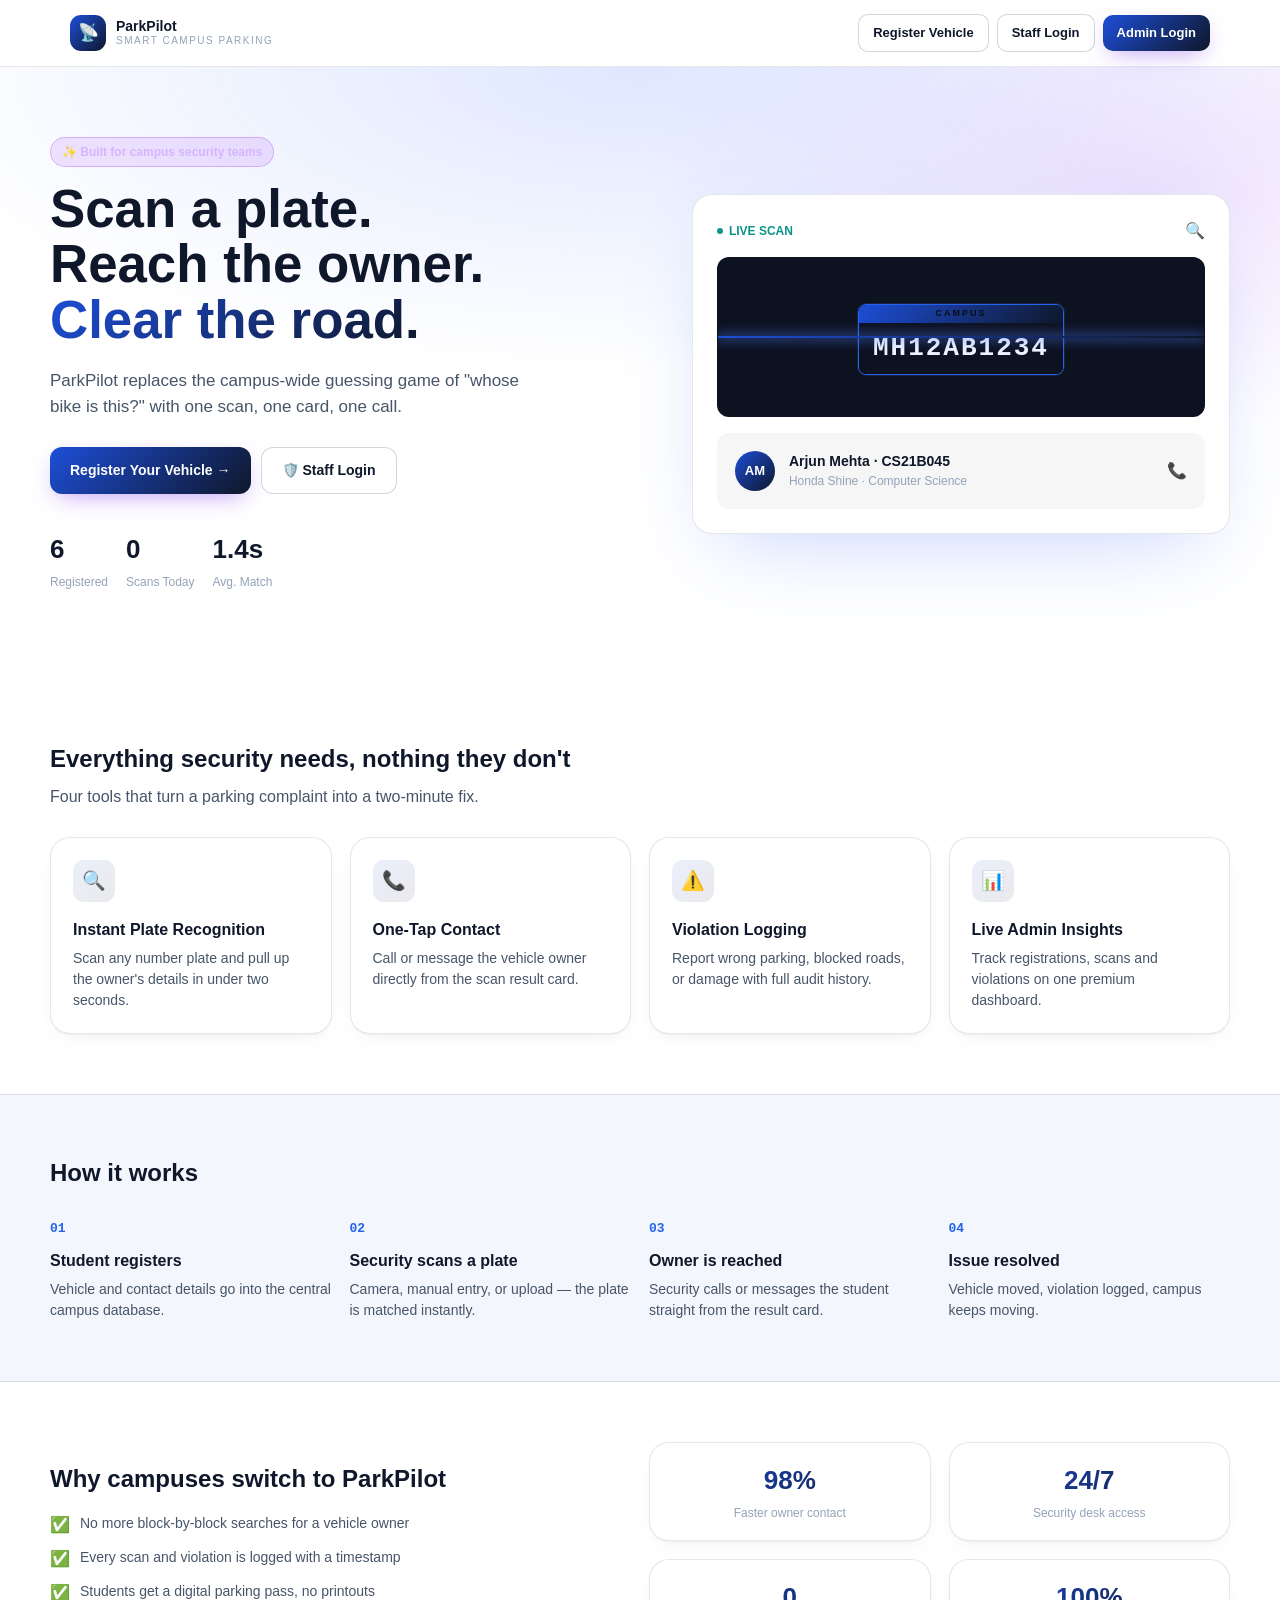
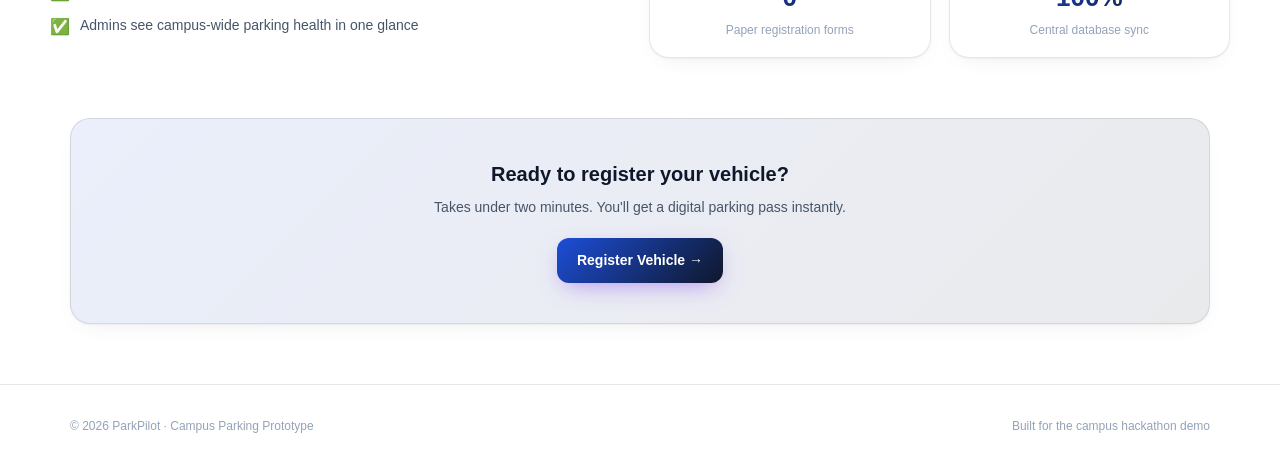
==== commit 4524b8fb: "Initial Commit" ====
--- a/index.html
+++ b/index.html
@@ -20,7 +20,7 @@
         <span class="accent">Clear the road.</span>
       </h1>
       <p class="mt-3 text-muted" style="font-size:17px; max-width:480px;">
-        ParkPilot replaces the campus-wide guessing game of "whose bike is this?" with one scan, one card, one call — no more chasing wardens or hostel notices.
+        ParkPilot replaces the campus-wide guessing game of "whose bike is this?" with one scan, one card, one call.
       </p>
       <div class="flex gap-2 wrap mt-4">
         <a href="register.html" class="btn btn-primary">Register Your Vehicle →</a>
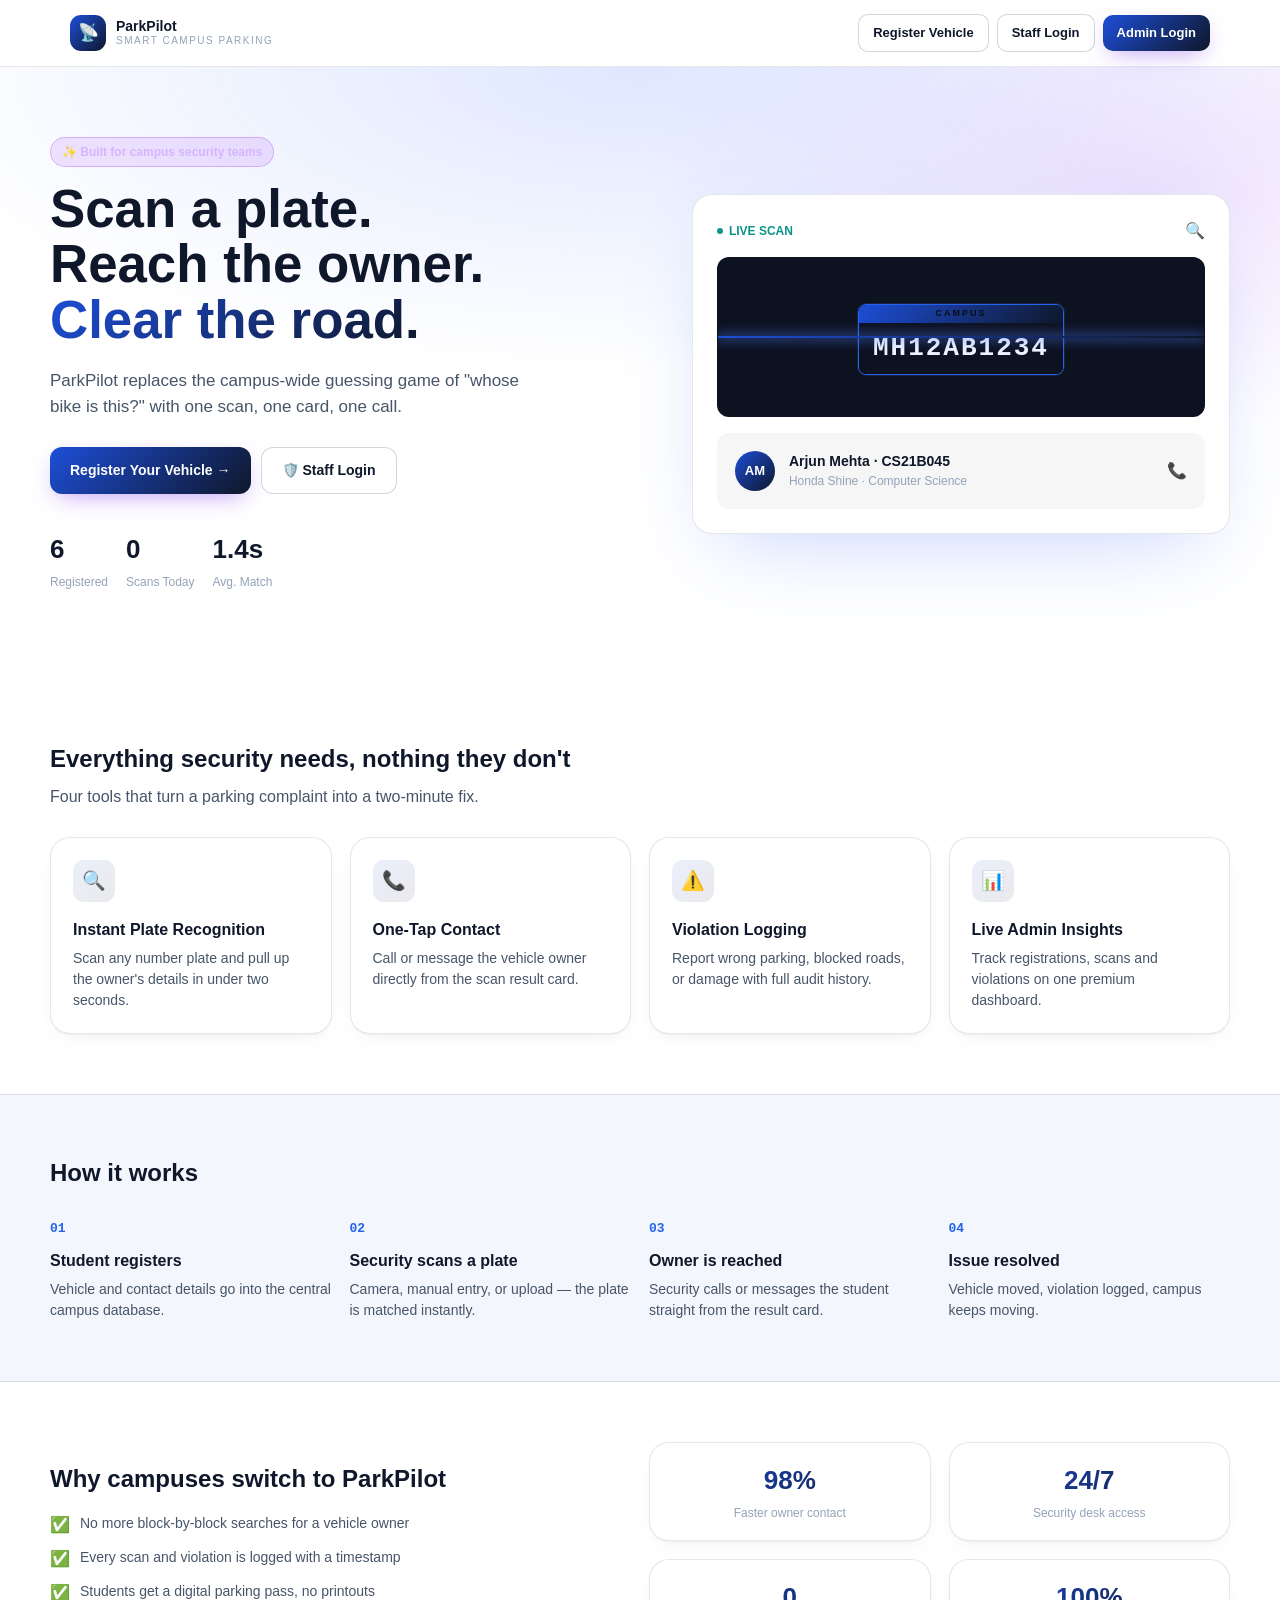
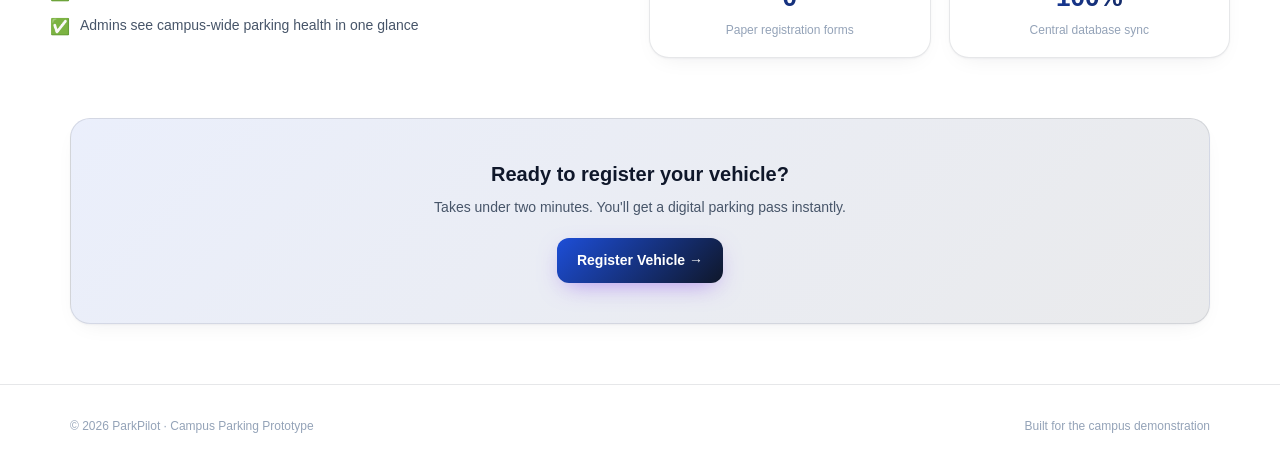
==== commit 7ff01003: "Errors Fixed" ====
--- a/index.html
+++ b/index.html
@@ -124,7 +124,7 @@
 <div class="footer">
   <div class="container footer-inner">
     <span>© 2026 ParkPilot · Campus Parking Prototype</span>
-    <span>Built for the campus hackathon demo</span>
+    <span>Built for the campus demonstration</span>
   </div>
 </div>
 
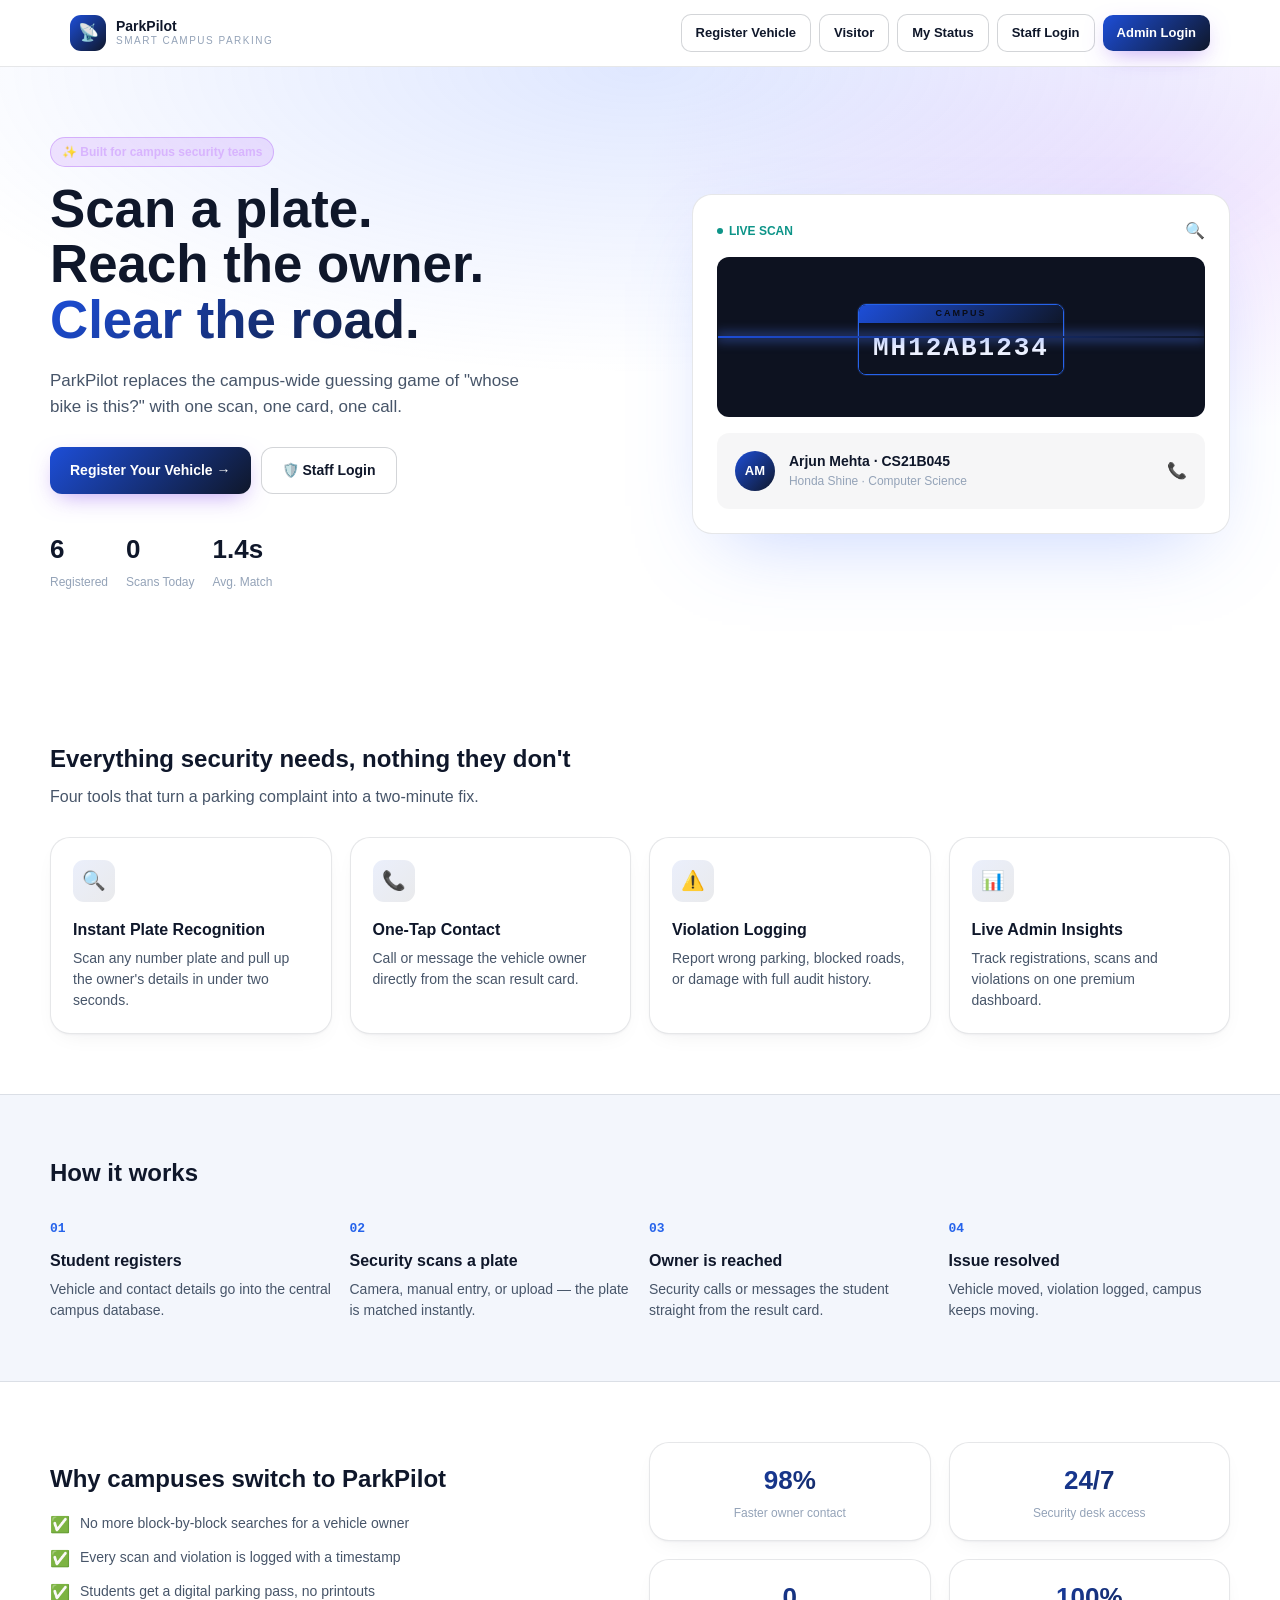
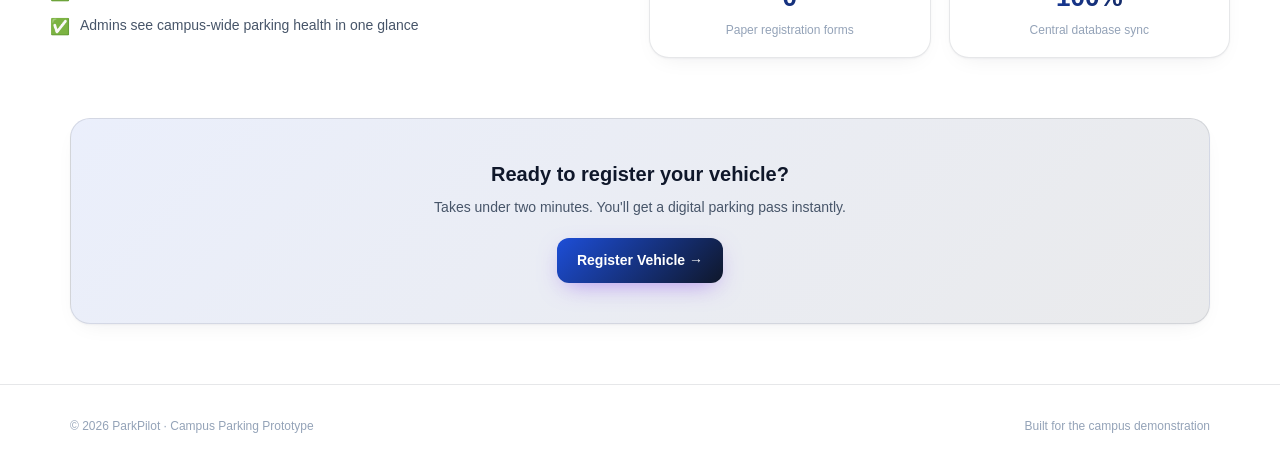
==== commit c8b98bdb: "Updated Code" ====
--- a/index.html
+++ b/index.html
@@ -129,6 +129,7 @@
 </div>
 
 <script src="js/store.js"></script>
+<script src="js/auth.js"></script>
 <script src="js/ui.js"></script>
 <script src="js/landing.js"></script>
 </body>
--- a/css/styles.css
+++ b/css/styles.css
@@ -300,4 +300,69 @@
   border-radius: 12px; padding: 14px 8px; font-size: 12px; font-weight: 700; border: 1px solid var(--border-strong); }
 .action-btn.primary { background: var(--grad-primary); color: white; border-color: transparent; }
 .action-btn.plain { background: var(--panel); color: var(--text); }
-.action-btn.amber { color: var(--amber); background: var(--panel); }+.action-btn.amber { color: var(--amber); background: var(--panel); }
+
+/* ==========================================================================
+   Extensions — Smart Vehicle, Visitor & Parking Management workflows
+   (registration lifecycle, visitor passes, verification, incidents, audit)
+   All new components below reuse the existing tokens (--blue, --teal,
+   --amber, --red, --panel, --tint, --border, --radius*) rather than
+   introducing a new palette.
+   ========================================================================== */
+
+/* ---------- Key/value tile grid (status pages, verification detail) ---------- */
+.kv-grid { display: grid; grid-template-columns: repeat(2, 1fr); gap: 12px; }
+@media (max-width: 560px) { .kv-grid { grid-template-columns: 1fr; } }
+.kv-tile { background: var(--tint); border: 1px solid var(--border); border-radius: 12px; padding: 12px 14px; }
+.kv-label { font-size: 11px; color: var(--text-faint); margin-bottom: 3px; }
+.kv-value { font-size: 14px; font-weight: 600; }
+
+/* ---------- Timeline (verification / incident history) ---------- */
+.timeline { display: flex; flex-direction: column; gap: 10px; }
+.timeline-item { font-size: 13px; padding-left: 14px; border-left: 2px solid var(--border-strong); }
+.timeline-item .text-faint { font-size: 11.5px; margin-top: 2px; }
+
+/* ---------- Digital pass (verification pass + visitor pass) ---------- */
+.pass-card { border-radius: var(--radius-lg); overflow: hidden; border: 1px solid var(--border); box-shadow: var(--shadow-card); }
+.pass-head { background: var(--grad-primary); color: #fff; padding: 12px 20px; display: flex; justify-content: space-between;
+  align-items: center; font-size: 12px; font-weight: 800; letter-spacing: .4px; }
+.pass-body { background: var(--panel); padding: 20px; }
+.pass-row { display: flex; justify-content: space-between; align-items: center; padding: 9px 0; border-top: 1px solid var(--border); font-size: 13.5px; }
+.pass-row:first-of-type { border-top: none; }
+.pass-row span:first-child { color: var(--text-faint); }
+.pass-warning { margin-top: 14px; font-size: 12px; color: var(--amber); background: rgba(217,119,6,.1);
+  border: 1px solid rgba(217,119,6,.3); border-radius: 10px; padding: 10px 12px; }
+.qr-box { width: 64px; height: 64px; flex-shrink: 0; border-radius: 10px; background: #0d1220; border: 1px solid var(--border);
+  display: flex; align-items: center; justify-content: center; padding: 4px; }
+.qr-box span { font-family: "SFMono-Regular", Consolas, monospace; font-size: 8px; line-height: 1.15; color: #6ee7b7;
+  word-break: break-all; text-align: center; }
+.visitor-shell { max-width: 520px; margin: 0 auto; }
+
+/* ---------- Verification checklist (guard portal) ---------- */
+.checklist { display: flex; flex-direction: column; gap: 10px; }
+.checklist-item { display: flex; align-items: center; gap: 10px; background: var(--tint); border: 1px solid var(--border);
+  border-radius: 12px; padding: 12px 14px; font-size: 14px; cursor: pointer; }
+.checklist-item input { width: 17px; height: 17px; accent-color: var(--blue); }
+
+/* ---------- Role tag (audit log actor) ---------- */
+.role-tag { font-size: 10px; text-transform: uppercase; letter-spacing: .5px; color: var(--text-faint);
+  background: var(--tint-strong); border-radius: 999px; padding: 2px 7px; margin-left: 4px; }
+
+/* ---------- Notification unread dot ---------- */
+.notif-dot { width: 8px; height: 8px; border-radius: 999px; background: var(--blue); flex-shrink: 0; align-self: flex-start; margin-top: 4px; }
+
+/* ---------- Sub-tabs (admin dashboard sections) ---------- */
+.subtabs { display: flex; gap: 6px; overflow-x: auto; padding-bottom: 4px; margin-bottom: 20px; border-bottom: 1px solid var(--border); }
+.subtab-btn { padding: 10px 4px; margin-right: 14px; font-size: 13.5px; font-weight: 600; color: var(--text-faint);
+  background: none; border: none; border-bottom: 2px solid transparent; white-space: nowrap; }
+.subtab-btn.active { color: var(--blue-soft); border-bottom-color: var(--blue); }
+
+/* ---------- Simple filter bar ---------- */
+.filter-bar { display: flex; gap: 8px; flex-wrap: wrap; align-items: center; }
+.filter-bar select, .filter-bar input[type="text"], .filter-bar input[type="date"] {
+  background: var(--tint); border: 1px solid var(--border); color: var(--text); border-radius: 10px;
+  padding: 8px 12px; font-size: 13px; outline: none;
+}
+
+/* ---------- Simulated-backend note (report Part 24.12) ---------- */
+.sim-note { font-size: 11px; color: var(--text-faint); display: flex; align-items: center; gap: 5px; margin-top: 6px; }
